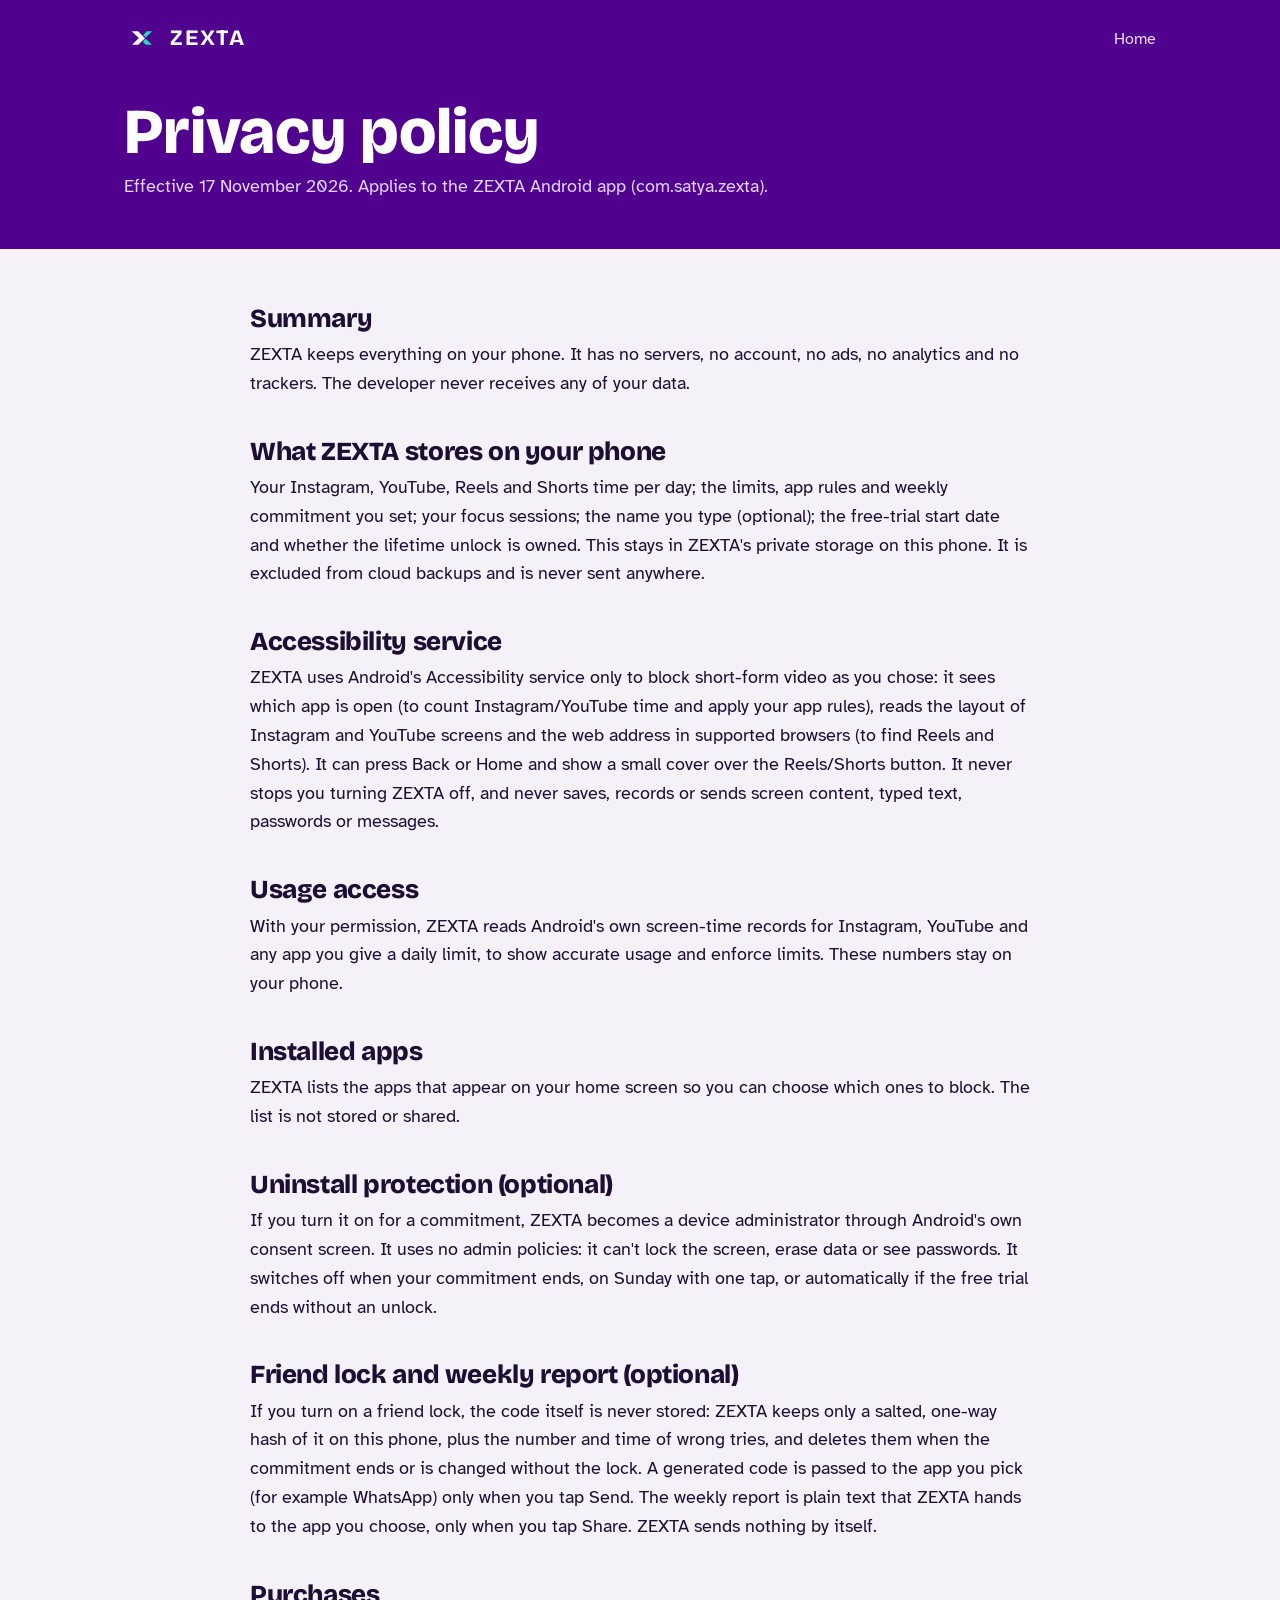
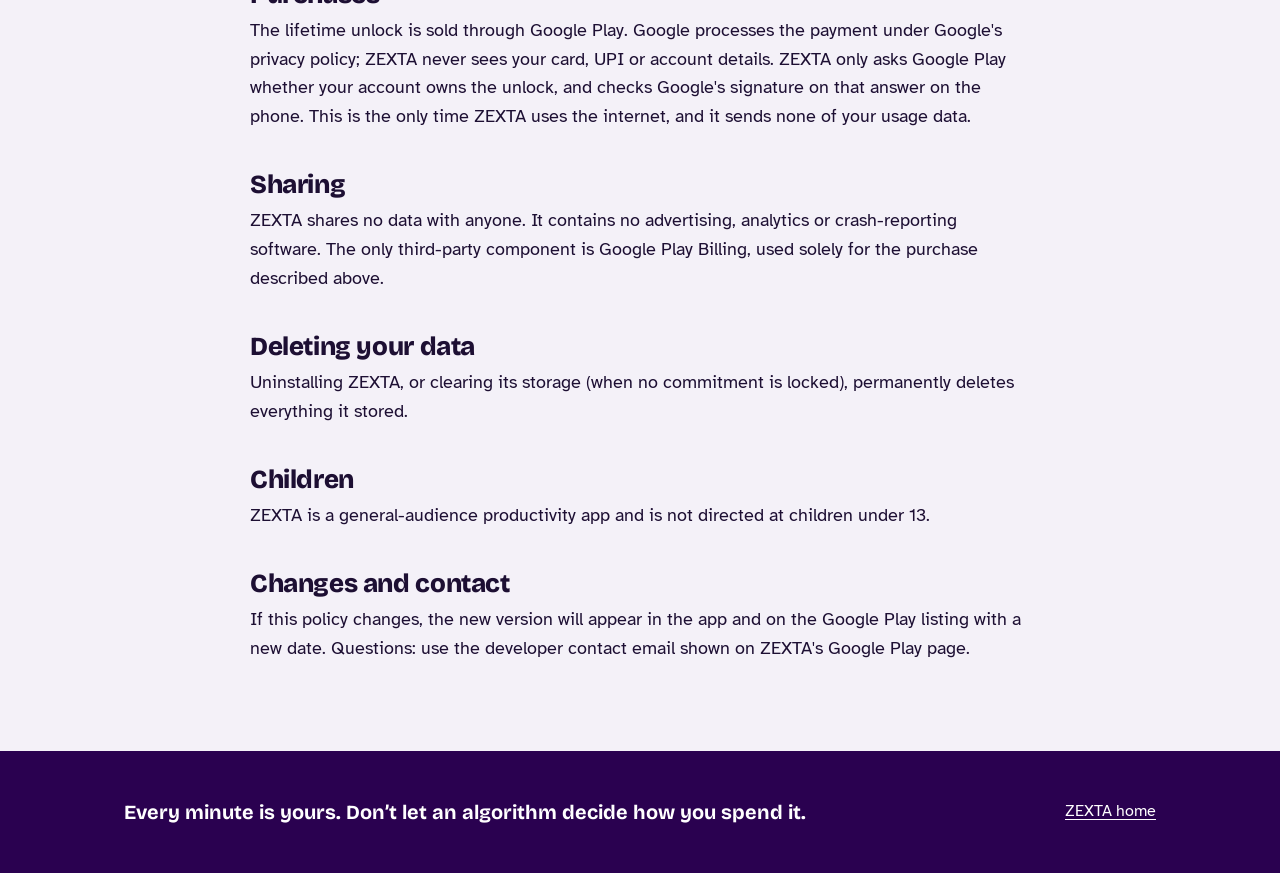
==== privacy.html @ 37465009 "Add files via upload" ====
<!DOCTYPE html>
<html lang="en">
<head>
<meta charset="utf-8">
<meta name="viewport" content="width=device-width, initial-scale=1">
<title>ZEXTA privacy policy</title>
<meta name="description" content="How ZEXTA handles your data: everything stays on your phone.">
<meta name="theme-color" content="#50028f">
<link rel="icon" href="logo.svg" type="image/svg+xml">
<link rel="preconnect" href="https://fonts.googleapis.com">
<link rel="preconnect" href="https://fonts.gstatic.com" crossorigin>
<link href="https://fonts.googleapis.com/css2?family=Atkinson+Hyperlegible:wght@400;700&family=Bricolage+Grotesque:opsz,wght@12..96,600;12..96,700;12..96,800&display=swap" rel="stylesheet">
<link rel="stylesheet" href="style.css">
</head>
<body>
<header class="policy-head">
  <div class="wrap">
    <div class="bar">
      <a class="brand" href="./"><img src="logo.svg" alt=""><span>ZEXTA</span></a>
      <nav aria-label="Main"><a href="./">Home</a></nav>
    </div>
    <h1>Privacy policy</h1>
    <p>Effective 17 November 2026. Applies to the ZEXTA Android app (com.satya.zexta).</p>
  </div>
</header>
<main>
  <article class="policy">
    <h2>Summary</h2>
    <p>ZEXTA keeps everything on your phone. It has no servers, no account, no ads, no analytics and no trackers. The developer never receives any of your data.</p>
    <h2>What ZEXTA stores on your phone</h2>
    <p>Your Instagram, YouTube, Reels and Shorts time per day; the limits, app rules and weekly commitment you set; your focus sessions; the name you type (optional); the free-trial start date and whether the lifetime unlock is owned. This stays in ZEXTA&#x27;s private storage on this phone. It is excluded from cloud backups and is never sent anywhere.</p>
    <h2>Accessibility service</h2>
    <p>ZEXTA uses Android&#x27;s Accessibility service only to block short-form video as you chose: it sees which app is open (to count Instagram/YouTube time and apply your app rules), reads the layout of Instagram and YouTube screens and the web address in supported browsers (to find Reels and Shorts). It can press Back or Home and show a small cover over the Reels/Shorts button. It never stops you turning ZEXTA off, and never saves, records or sends screen content, typed text, passwords or messages.</p>
    <h2>Usage access</h2>
    <p>With your permission, ZEXTA reads Android&#x27;s own screen-time records for Instagram, YouTube and any app you give a daily limit, to show accurate usage and enforce limits. These numbers stay on your phone.</p>
    <h2>Installed apps</h2>
    <p>ZEXTA lists the apps that appear on your home screen so you can choose which ones to block. The list is not stored or shared.</p>
    <h2>Uninstall protection (optional)</h2>
    <p>If you turn it on for a commitment, ZEXTA becomes a device administrator through Android&#x27;s own consent screen. It uses no admin policies: it can&#x27;t lock the screen, erase data or see passwords. It switches off when your commitment ends, on Sunday with one tap, or automatically if the free trial ends without an unlock.</p>
    <h2>Friend lock and weekly report (optional)</h2>
    <p>If you turn on a friend lock, the code itself is never stored: ZEXTA keeps only a salted, one-way hash of it on this phone, plus the number and time of wrong tries, and deletes them when the commitment ends or is changed without the lock. A generated code is passed to the app you pick (for example WhatsApp) only when you tap Send. The weekly report is plain text that ZEXTA hands to the app you choose, only when you tap Share. ZEXTA sends nothing by itself.</p>
    <h2>Purchases</h2>
    <p>The lifetime unlock is sold through Google Play. Google processes the payment under Google&#x27;s privacy policy; ZEXTA never sees your card, UPI or account details. ZEXTA only asks Google Play whether your account owns the unlock, and checks Google&#x27;s signature on that answer on the phone. This is the only time ZEXTA uses the internet, and it sends none of your usage data.</p>
    <h2>Sharing</h2>
    <p>ZEXTA shares no data with anyone. It contains no advertising, analytics or crash-reporting software. The only third-party component is Google Play Billing, used solely for the purchase described above.</p>
    <h2>Deleting your data</h2>
    <p>Uninstalling ZEXTA, or clearing its storage (when no commitment is locked), permanently deletes everything it stored.</p>
    <h2>Children</h2>
    <p>ZEXTA is a general-audience productivity app and is not directed at children under 13.</p>
    <h2>Changes and contact</h2>
    <p>If this policy changes, the new version will appear in the app and on the Google Play listing with a new date. Questions: use the developer contact email shown on ZEXTA&#x27;s Google Play page.</p>
  </article>
</main>
<footer>
  <div class="wrap">
    <span class="quote">Every minute is yours. Don’t let an algorithm decide how you spend it.</span>
    <a href="./">ZEXTA home</a>
  </div>
</footer>
</body>
</html>
---- style.css ----
/* ZEXTA website. Same look as the app: plum ink, cool paper, one yellow highlighter. */
:root {
  --plum: #50028f;
  --plum-deep: #2a0150;
  --night: #140b22;
  --marker: #ffdb4d;
  --good: #0a7158;
  --paper: #f4f1f8;
  --ink: #1d0f33;
  --muted: #574c6b;
  --line: #ddd5e8;
  --display: "Bricolage Grotesque", "Atkinson Hyperlegible", system-ui, sans-serif;
  --body: "Atkinson Hyperlegible", system-ui, -apple-system, "Segoe UI", sans-serif;
  --wrap: 1080px;
}

* { box-sizing: border-box; }
html { -webkit-text-size-adjust: 100%; scroll-behavior: smooth; }
body {
  margin: 0;
  font: 18px/1.6 var(--body);
  color: var(--ink);
  background: var(--paper);
}
img, svg { display: block; max-width: 100%; }
a { color: var(--plum); text-underline-offset: 3px; }
a:focus-visible, button:focus-visible, summary:focus-visible {
  outline: 3px solid var(--marker);
  outline-offset: 3px;
  border-radius: 6px;
}
.wrap { max-width: var(--wrap); margin: 0 auto; padding: 0 24px; }

/* ---------- top bar ---------- */
.bar {
  display: flex; align-items: center; justify-content: space-between;
  padding: 20px 0;
}
.brand { display: flex; align-items: center; gap: 10px; color: #fff; text-decoration: none; }
.brand img { width: 36px; height: 36px; }
.brand span { font: 700 22px/1 var(--display); letter-spacing: 0.08em; }
.bar nav a { color: #e9dcff; text-decoration: none; margin-left: 22px; font-size: 16px; }
.bar nav a:hover { color: #fff; text-decoration: underline; }

/* ---------- hero ---------- */
.hero {
  background: var(--plum);
  color: #fff;
  padding-bottom: 72px;
  overflow: hidden;
}
.hero-grid {
  display: grid;
  grid-template-columns: 1.15fr 0.85fr;
  gap: 48px;
  align-items: center;
  padding-top: 40px;
}
.hero h1 {
  font: 800 clamp(44px, 6.4vw, 82px)/0.98 var(--display);
  letter-spacing: -0.02em;
  margin: 0 0 24px;
  max-width: 14ch;
}
.hero h1 .line2 {
  display: block; color: var(--marker);
  font-size: 0.5em; line-height: 1.12; letter-spacing: -0.01em;
  margin-top: 16px; max-width: 18ch;
}
.hero p.lead { font-size: 21px; line-height: 1.55; color: #eadfff; max-width: 34em; margin: 0 0 32px; }
.cta-row { display: flex; flex-wrap: wrap; gap: 14px; align-items: center; }
.btn {
  display: inline-flex; align-items: center; gap: 10px;
  background: var(--marker); color: var(--ink);
  font: 700 18px/1 var(--body);
  padding: 16px 22px; border-radius: 14px; text-decoration: none;
}
.btn:hover { background: #ffe680; }
.cta-note { color: #d9c9f7; font-size: 16px; }

/* ---------- phone demo (the one moving thing) ---------- */
.phone {
  justify-self: center;
  width: 264px; height: 540px;
  border-radius: 40px;
  background: var(--night);
  border: 10px solid #0c0518;
  position: relative;
  overflow: hidden;
}
.feed { position: absolute; inset: 0 0 64px 0; overflow: hidden; }
.reel-track { animation: scroll 2.4s linear infinite; }
.reel {
  height: 238px; margin: 10px; border-radius: 18px;
  background: linear-gradient(160deg, #7a2bd0, #ff5ca8);
  position: relative;
}
.reel:nth-child(2n) { background: linear-gradient(160deg, #ff8a3d, #ffd166); }
.reel:nth-child(3n) { background: linear-gradient(160deg, #3dd6ff, #5a5cff); }
.reel::after {
  content: ""; position: absolute; left: 14px; bottom: 16px; width: 60%; height: 10px;
  border-radius: 6px; background: rgba(255, 255, 255, 0.55);
}
@keyframes scroll { from { transform: translateY(0); } to { transform: translateY(-258px); } }

.tabs {
  position: absolute; left: 0; right: 0; bottom: 0; height: 64px;
  display: grid; grid-template-columns: repeat(5, 1fr); align-items: center;
  background: #0c0518;
}
.tab { width: 22px; height: 22px; margin: 0 auto; border-radius: 6px; border: 2.5px solid #b9a8d9; }
.tab.reels { border-radius: 7px; position: relative; }
.cover {
  position: absolute; bottom: 9px; left: 50%; width: 46px; height: 46px; margin-left: -23px;
  border-radius: 14px; background: #2b2141;
  display: grid; place-items: center;
  transform: translateY(80px);
  transition: transform 0.5s cubic-bezier(0.2, 0.8, 0.2, 1);
}
.cover svg { width: 18px; height: 18px; }
.calm {
  position: absolute; inset: 0 0 64px 0;
  display: grid; place-items: center; text-align: center;
  padding: 24px; color: #fff;
  background: rgba(22, 10, 43, 0.92);
  opacity: 0; transition: opacity 0.6s ease 0.25s;
}
.calm strong { display: block; font: 700 22px/1.2 var(--display); margin-bottom: 8px; color: var(--marker); }
.calm span { font-size: 15px; color: #d7cbef; }
.phone.limited .reel-track { animation-play-state: paused; }
.phone.limited .cover { transform: translateY(0); }
.phone.limited .calm { opacity: 1; }

@media (prefers-reduced-motion: reduce) {
  .reel-track { animation: none; }
  .cover, .calm { transition: none; }
}

/* ---------- sections ---------- */
section { padding: 88px 0; }
section + section { border-top: 1px solid var(--line); }
h2 {
  font: 800 clamp(32px, 4.2vw, 48px)/1.05 var(--display);
  letter-spacing: -0.015em;
  margin: 0 0 18px;
  max-width: 20ch;
}
.intro { font-size: 20px; color: var(--muted); max-width: 36em; margin: 0 0 40px; }

.students { display: grid; grid-template-columns: 1fr 1fr; gap: 56px; align-items: start; }
.uses { list-style: none; margin: 0; padding: 0; }
.uses li { padding: 18px 0; border-bottom: 1px solid var(--line); }
.uses li:first-child { padding-top: 0; }
.uses b { display: block; font: 700 20px/1.3 var(--display); margin-bottom: 4px; }
.uses span { color: var(--muted); }

/* comparison */
.compare-wrap { overflow-x: auto; -webkit-overflow-scrolling: touch; }
table.compare { width: 100%; min-width: 720px; border-collapse: collapse; font-size: 16px; }
.compare th, .compare td { text-align: left; padding: 16px 14px; border-bottom: 1px solid var(--line); vertical-align: top; }
.compare thead th { font: 700 15px/1.3 var(--body); color: var(--muted); }
.compare tbody th { font: 700 18px/1.3 var(--display); width: 21%; }
.compare tr.us { background: #fff; }
.compare tr.us th { color: var(--plum); }
.yes { color: var(--good); font-weight: 700; }
.no { color: #a3324d; font-weight: 700; }
.compare small { display: block; color: var(--muted); font-size: 14px; }
.footnote { font-size: 14px; color: var(--muted); margin-top: 14px; }

/* privacy promise on dark */
.promise { background: var(--night); color: #fff; border-top: 0; }
.promise h2 { color: #fff; }
.promise .intro { color: #cbbfe6; }
.promise dl { display: grid; grid-template-columns: repeat(2, 1fr); gap: 28px 48px; margin: 0; }
.promise dt { font: 700 22px/1.25 var(--display); color: var(--marker); }
.promise dd { margin: 6px 0 0; color: #dcd2f1; }
.promise a { color: var(--marker); }

/* price */
.price { display: grid; grid-template-columns: 1fr 1fr; gap: 48px; align-items: center; }
.price-big { font: 800 clamp(56px, 8vw, 104px)/0.9 var(--display); color: var(--plum); letter-spacing: -0.03em; }
.price-big small { display: block; font: 600 20px/1.4 var(--body); color: var(--muted); letter-spacing: 0; margin-top: 12px; }
.price ol { margin: 0; padding-left: 22px; }
.price li { margin-bottom: 12px; }

/* faq */
details { border-bottom: 1px solid var(--line); padding: 18px 0; max-width: 46em; }
summary { cursor: pointer; font: 700 19px/1.35 var(--display); list-style: none; display: flex; justify-content: space-between; gap: 16px; }
summary::-webkit-details-marker { display: none; }
summary::after { content: "+"; color: var(--plum); font-size: 24px; line-height: 1; }
details[open] summary::after { content: "\2212"; }
details p { margin: 10px 0 0; color: var(--muted); }

/* footer */
footer { background: var(--plum-deep); color: #d9c9f7; padding: 48px 0; font-size: 16px; }
footer .wrap { display: flex; flex-wrap: wrap; gap: 16px 32px; justify-content: space-between; align-items: center; }
footer a { color: #fff; }
footer .quote { font: 700 20px/1.3 var(--display); color: #fff; }

/* policy page */
.policy-head { background: var(--plum); color: #fff; padding-bottom: 48px; }
.policy-head h1 { font: 800 clamp(40px, 6vw, 64px)/1 var(--display); margin: 24px 0 8px; }
.policy-head p { color: #e2d4ff; margin: 0; }
.policy { max-width: 46em; padding: 56px 24px 88px; margin: 0 auto; }
.policy h2 { font-size: 26px; margin: 40px 0 8px; max-width: none; }
.policy h2:first-child { margin-top: 0; }
.policy p { margin: 0; }

@media (max-width: 860px) {
  .hero-grid, .students, .price { grid-template-columns: 1fr; }
  .phone { margin-top: 8px; }
  .promise dl { grid-template-columns: 1fr; }
  .bar nav a:not(:last-child) { display: none; }
  section { padding: 64px 0; }
}
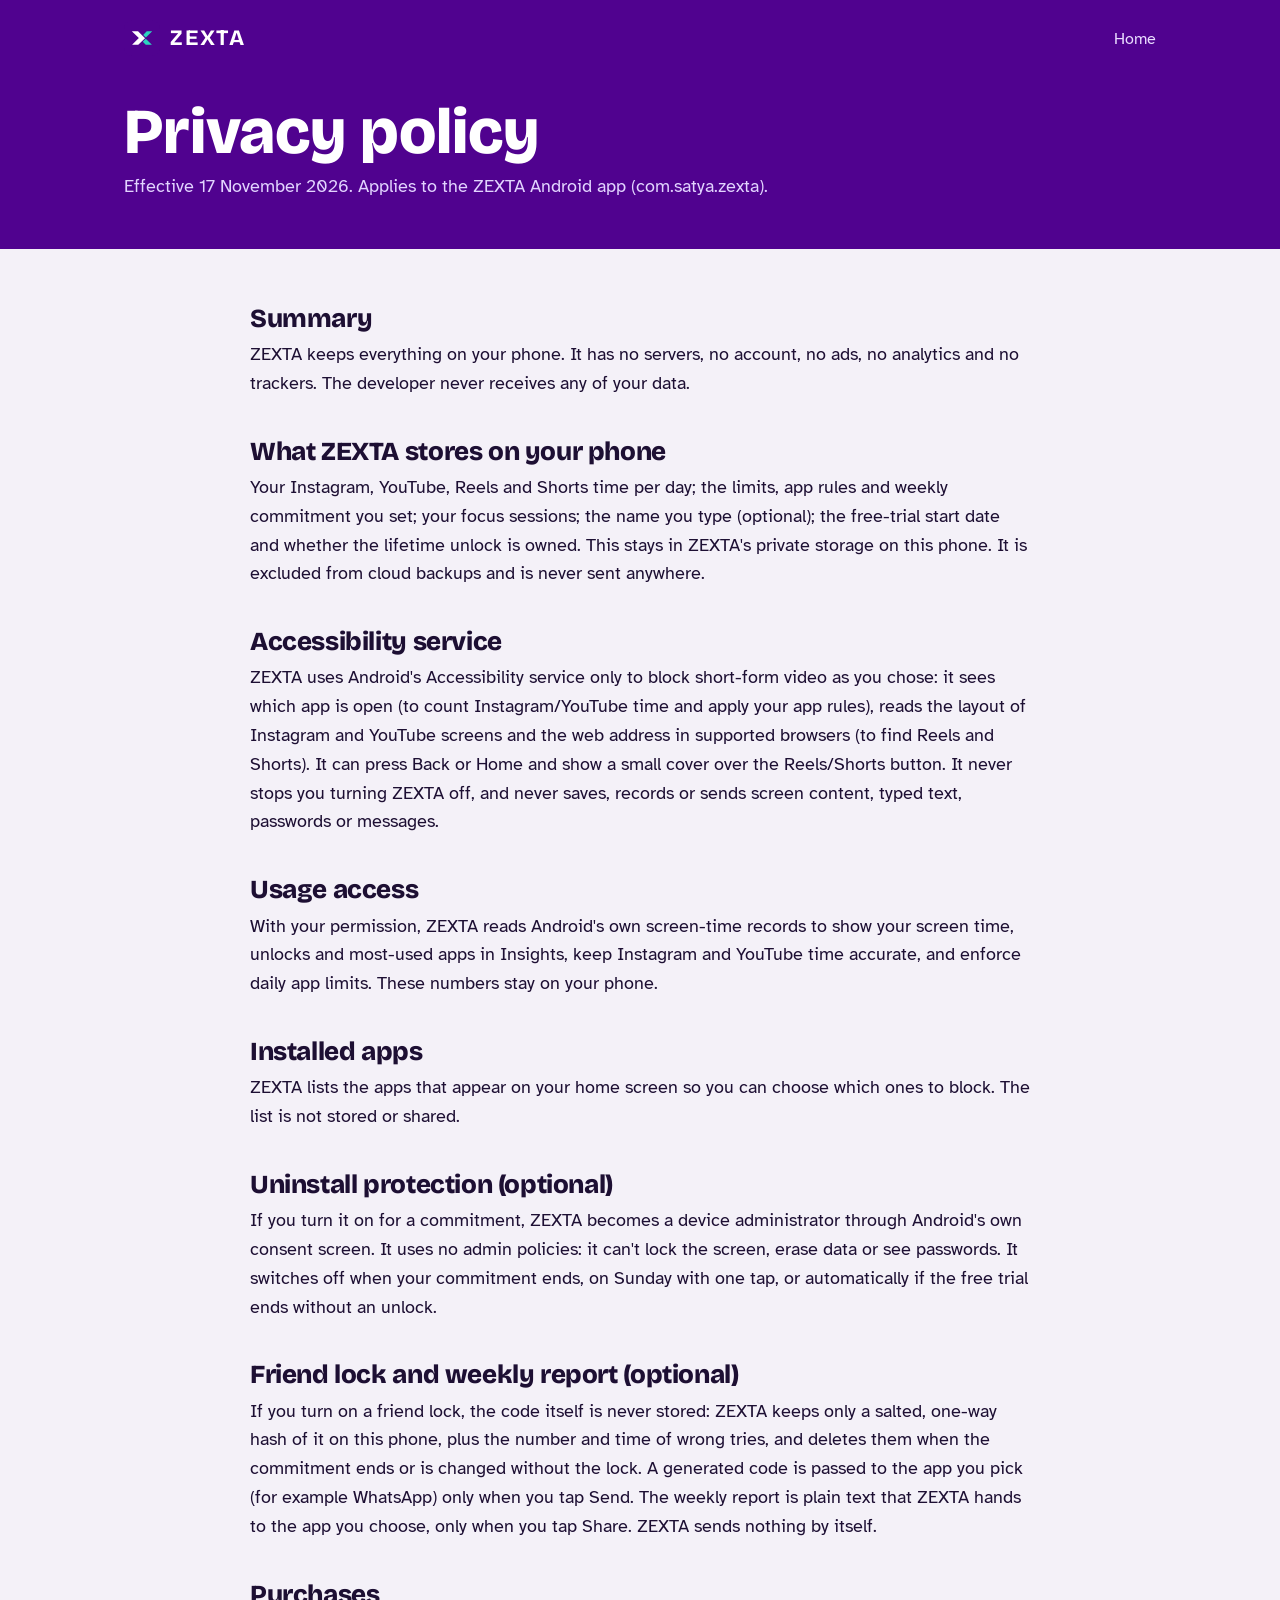
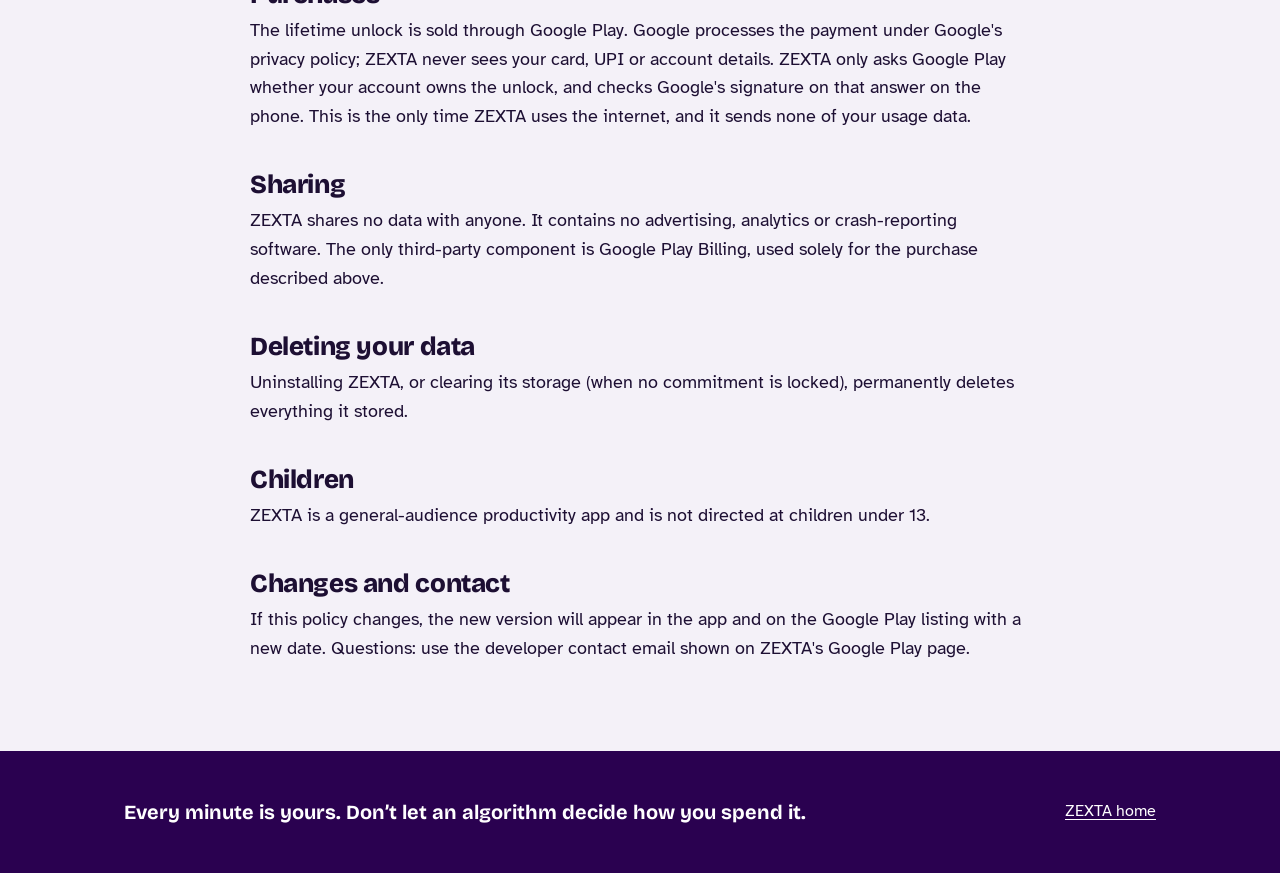
==== commit a3a633fb: "Add files via upload" ====
--- a/privacy.html
+++ b/privacy.html
@@ -32,7 +32,7 @@
     <h2>Accessibility service</h2>
     <p>ZEXTA uses Android&#x27;s Accessibility service only to block short-form video as you chose: it sees which app is open (to count Instagram/YouTube time and apply your app rules), reads the layout of Instagram and YouTube screens and the web address in supported browsers (to find Reels and Shorts). It can press Back or Home and show a small cover over the Reels/Shorts button. It never stops you turning ZEXTA off, and never saves, records or sends screen content, typed text, passwords or messages.</p>
     <h2>Usage access</h2>
-    <p>With your permission, ZEXTA reads Android&#x27;s own screen-time records for Instagram, YouTube and any app you give a daily limit, to show accurate usage and enforce limits. These numbers stay on your phone.</p>
+    <p>With your permission, ZEXTA reads Android&#x27;s own screen-time records to show your screen time, unlocks and most-used apps in Insights, keep Instagram and YouTube time accurate, and enforce daily app limits. These numbers stay on your phone.</p>
     <h2>Installed apps</h2>
     <p>ZEXTA lists the apps that appear on your home screen so you can choose which ones to block. The list is not stored or shared.</p>
     <h2>Uninstall protection (optional)</h2>
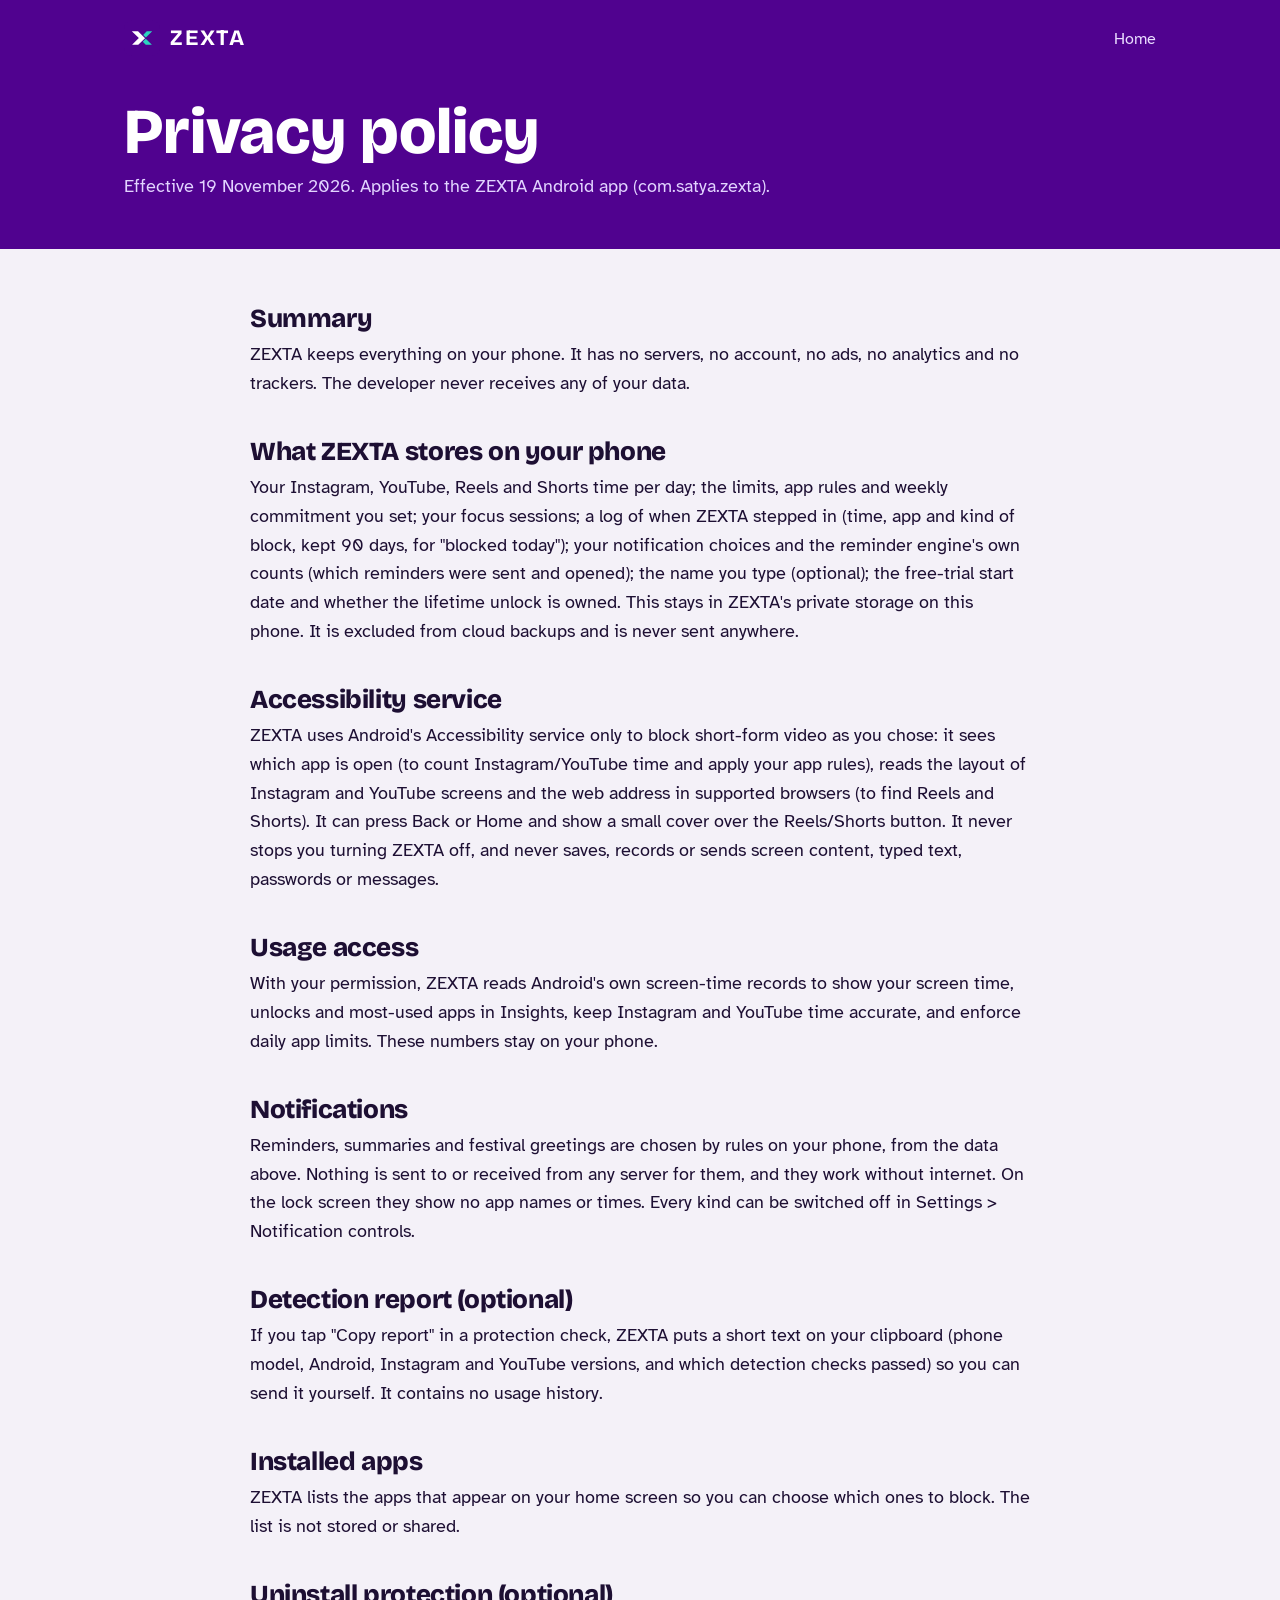
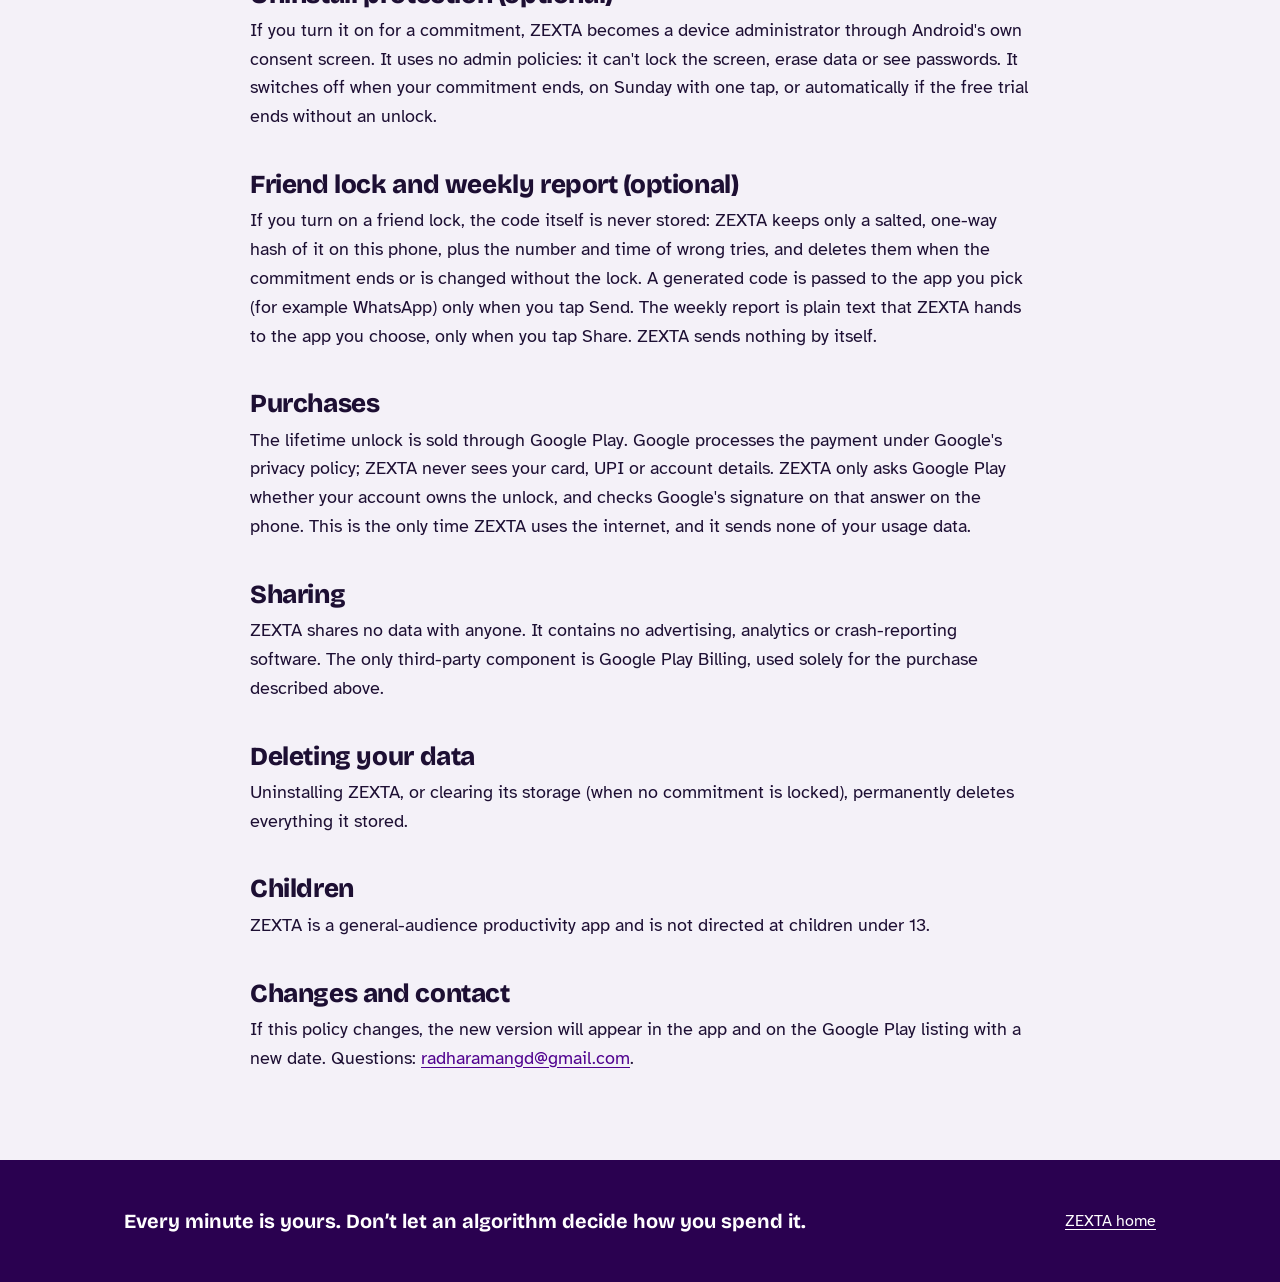
==== commit df56d889: "Privacy policy: notifications, block log, detection report, contact email" ====
--- a/privacy.html
+++ b/privacy.html
@@ -20,7 +20,7 @@
       <nav aria-label="Main"><a href="./">Home</a></nav>
     </div>
     <h1>Privacy policy</h1>
-    <p>Effective 17 November 2026. Applies to the ZEXTA Android app (com.satya.zexta).</p>
+    <p>Effective 19 November 2026. Applies to the ZEXTA Android app (com.satya.zexta).</p>
   </div>
 </header>
 <main>
@@ -28,11 +28,15 @@
     <h2>Summary</h2>
     <p>ZEXTA keeps everything on your phone. It has no servers, no account, no ads, no analytics and no trackers. The developer never receives any of your data.</p>
     <h2>What ZEXTA stores on your phone</h2>
-    <p>Your Instagram, YouTube, Reels and Shorts time per day; the limits, app rules and weekly commitment you set; your focus sessions; the name you type (optional); the free-trial start date and whether the lifetime unlock is owned. This stays in ZEXTA&#x27;s private storage on this phone. It is excluded from cloud backups and is never sent anywhere.</p>
+    <p>Your Instagram, YouTube, Reels and Shorts time per day; the limits, app rules and weekly commitment you set; your focus sessions; a log of when ZEXTA stepped in (time, app and kind of block, kept 90 days, for &quot;blocked today&quot;); your notification choices and the reminder engine&#x27;s own counts (which reminders were sent and opened); the name you type (optional); the free-trial start date and whether the lifetime unlock is owned. This stays in ZEXTA&#x27;s private storage on this phone. It is excluded from cloud backups and is never sent anywhere.</p>
     <h2>Accessibility service</h2>
     <p>ZEXTA uses Android&#x27;s Accessibility service only to block short-form video as you chose: it sees which app is open (to count Instagram/YouTube time and apply your app rules), reads the layout of Instagram and YouTube screens and the web address in supported browsers (to find Reels and Shorts). It can press Back or Home and show a small cover over the Reels/Shorts button. It never stops you turning ZEXTA off, and never saves, records or sends screen content, typed text, passwords or messages.</p>
     <h2>Usage access</h2>
     <p>With your permission, ZEXTA reads Android&#x27;s own screen-time records to show your screen time, unlocks and most-used apps in Insights, keep Instagram and YouTube time accurate, and enforce daily app limits. These numbers stay on your phone.</p>
+    <h2>Notifications</h2>
+    <p>Reminders, summaries and festival greetings are chosen by rules on your phone, from the data above. Nothing is sent to or received from any server for them, and they work without internet. On the lock screen they show no app names or times. Every kind can be switched off in Settings &gt; Notification controls.</p>
+    <h2>Detection report (optional)</h2>
+    <p>If you tap &quot;Copy report&quot; in a protection check, ZEXTA puts a short text on your clipboard (phone model, Android, Instagram and YouTube versions, and which detection checks passed) so you can send it yourself. It contains no usage history.</p>
     <h2>Installed apps</h2>
     <p>ZEXTA lists the apps that appear on your home screen so you can choose which ones to block. The list is not stored or shared.</p>
     <h2>Uninstall protection (optional)</h2>
@@ -48,7 +52,7 @@
     <h2>Children</h2>
     <p>ZEXTA is a general-audience productivity app and is not directed at children under 13.</p>
     <h2>Changes and contact</h2>
-    <p>If this policy changes, the new version will appear in the app and on the Google Play listing with a new date. Questions: use the developer contact email shown on ZEXTA&#x27;s Google Play page.</p>
+    <p>If this policy changes, the new version will appear in the app and on the Google Play listing with a new date. Questions: <a href="mailto:radharamangd@gmail.com">radharamangd@gmail.com</a>.</p>
   </article>
 </main>
 <footer>
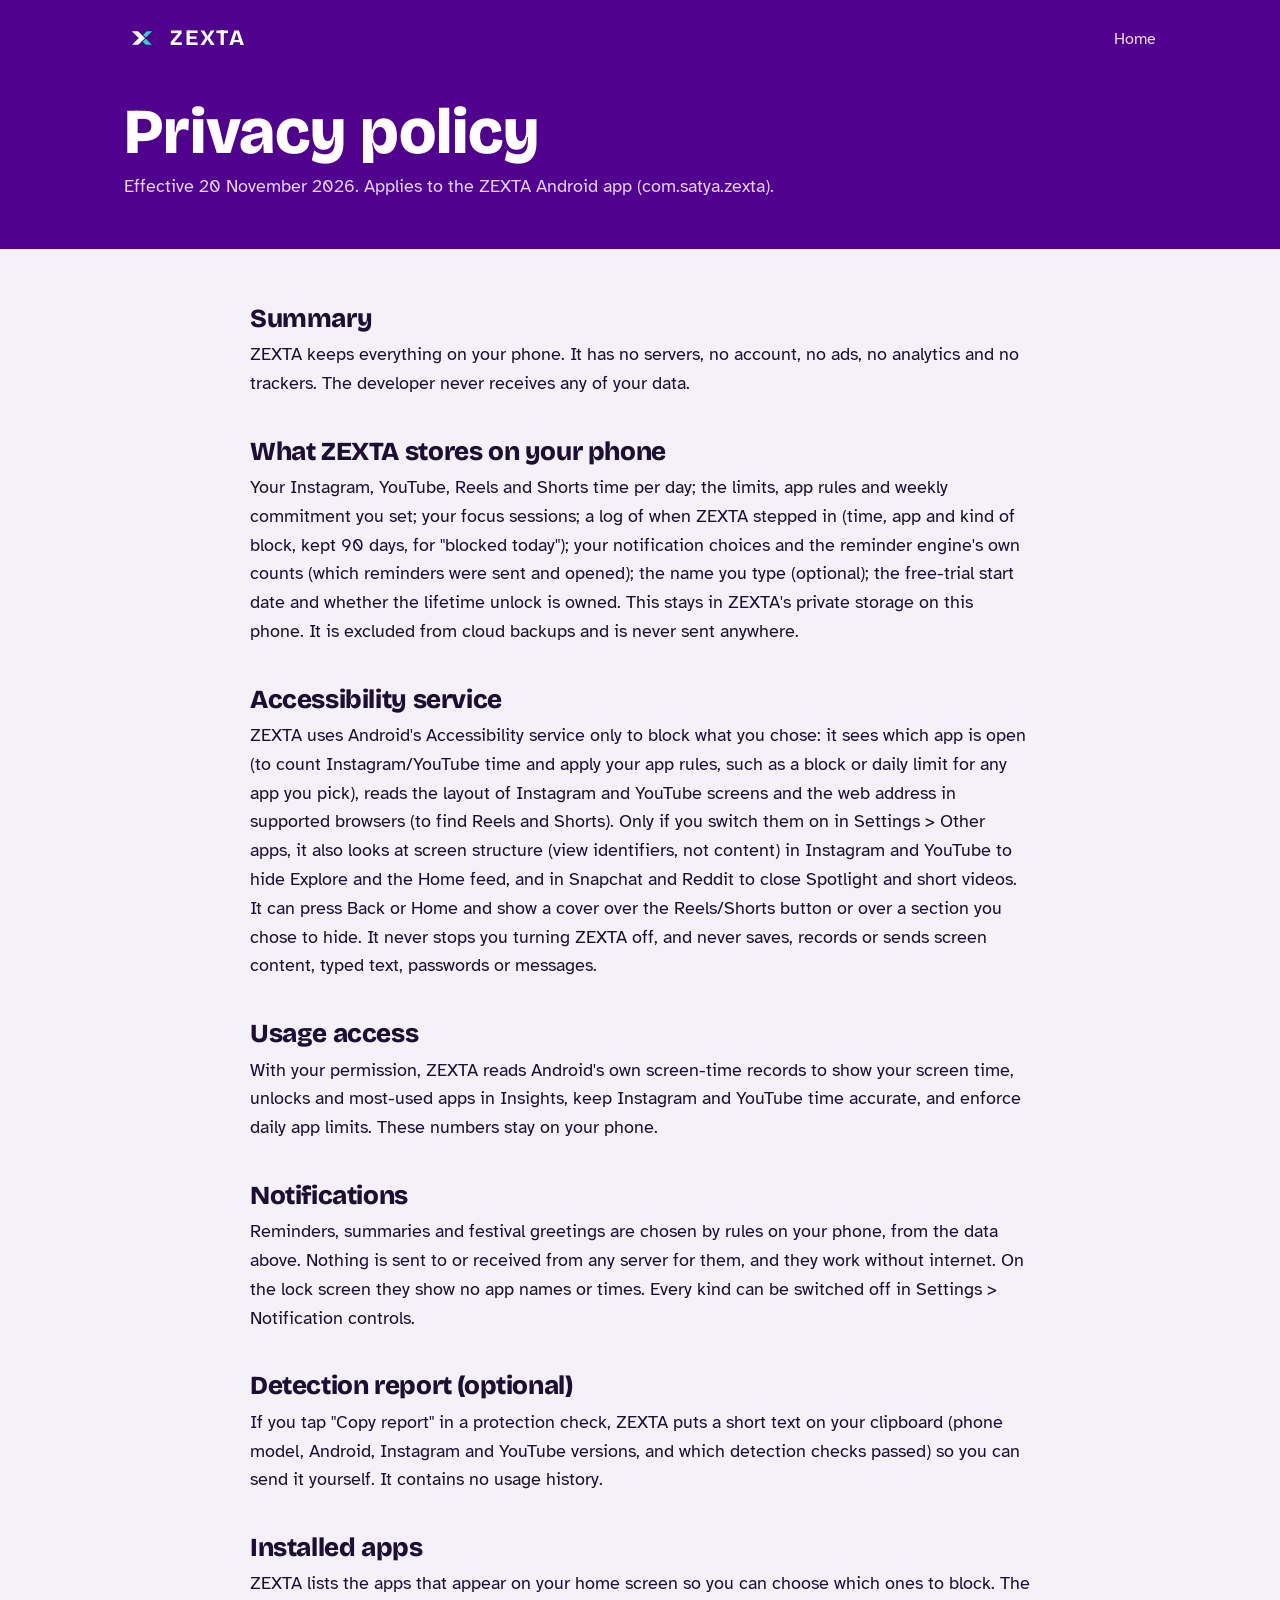
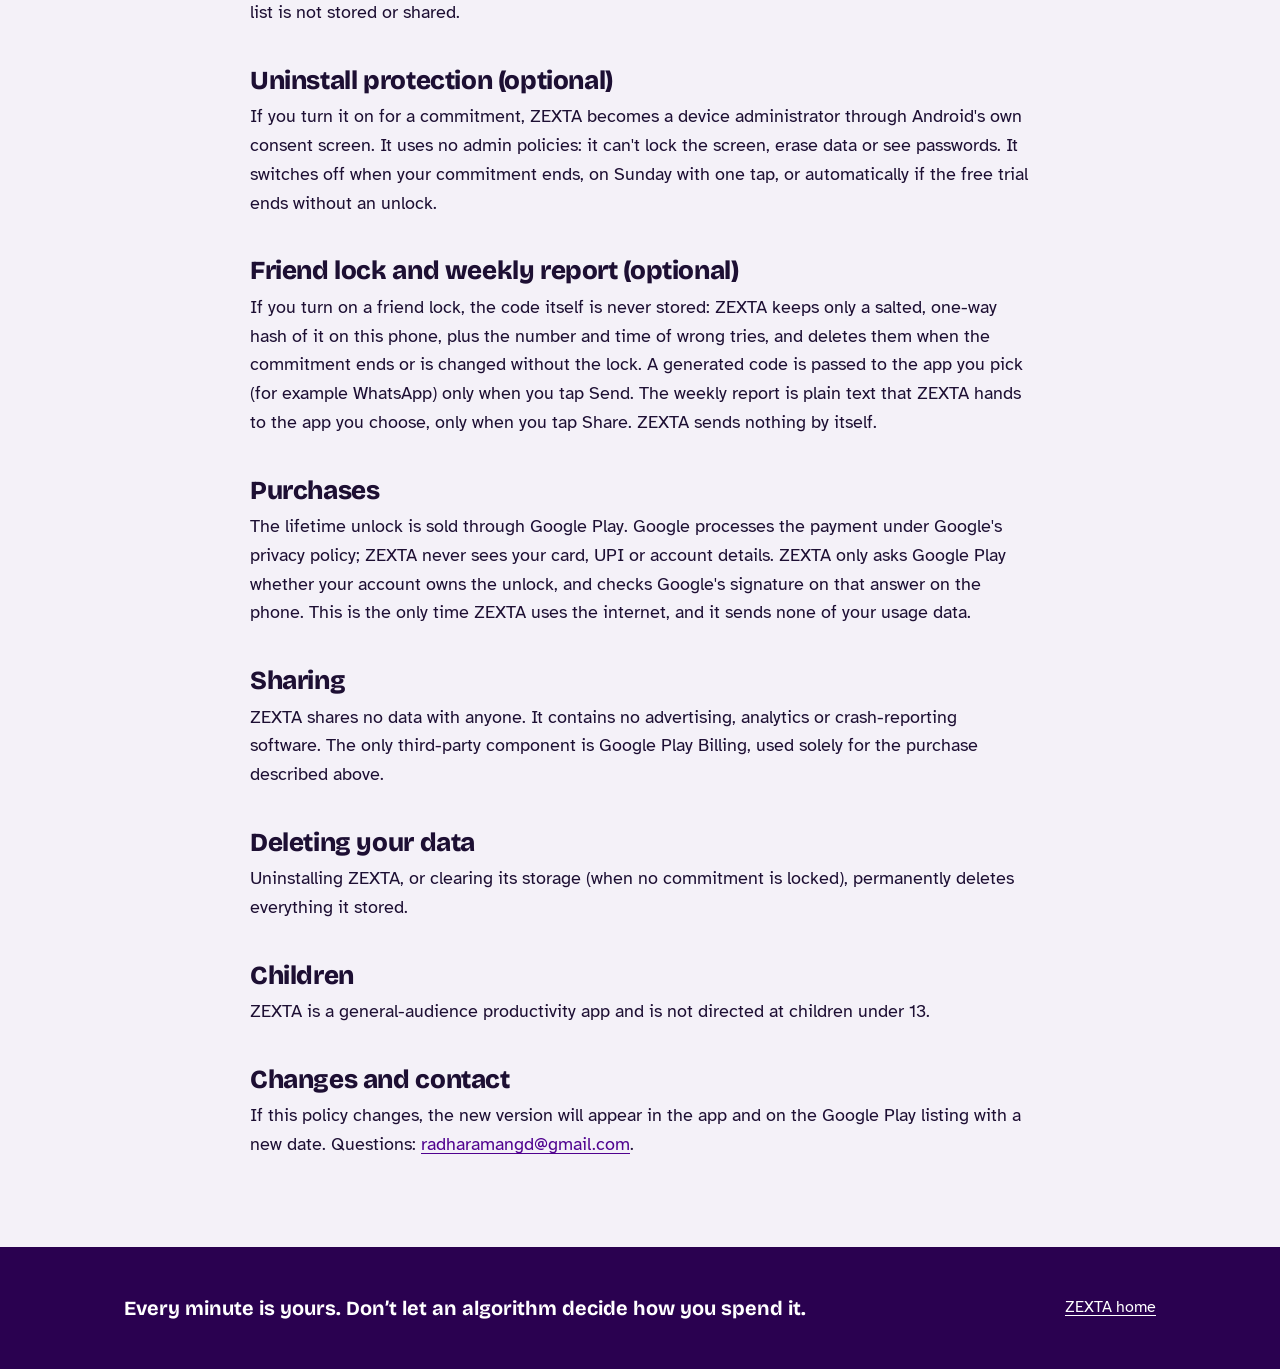
==== commit 923d7966: "Privacy policy and FAQ: optional Other apps (Explore, Home feed, Snapchat, Reddit)" ====
--- a/privacy.html
+++ b/privacy.html
@@ -20,7 +20,7 @@
       <nav aria-label="Main"><a href="./">Home</a></nav>
     </div>
     <h1>Privacy policy</h1>
-    <p>Effective 19 November 2026. Applies to the ZEXTA Android app (com.satya.zexta).</p>
+    <p>Effective 20 November 2026. Applies to the ZEXTA Android app (com.satya.zexta).</p>
   </div>
 </header>
 <main>
@@ -30,7 +30,7 @@
     <h2>What ZEXTA stores on your phone</h2>
     <p>Your Instagram, YouTube, Reels and Shorts time per day; the limits, app rules and weekly commitment you set; your focus sessions; a log of when ZEXTA stepped in (time, app and kind of block, kept 90 days, for &quot;blocked today&quot;); your notification choices and the reminder engine&#x27;s own counts (which reminders were sent and opened); the name you type (optional); the free-trial start date and whether the lifetime unlock is owned. This stays in ZEXTA&#x27;s private storage on this phone. It is excluded from cloud backups and is never sent anywhere.</p>
     <h2>Accessibility service</h2>
-    <p>ZEXTA uses Android&#x27;s Accessibility service only to block short-form video as you chose: it sees which app is open (to count Instagram/YouTube time and apply your app rules), reads the layout of Instagram and YouTube screens and the web address in supported browsers (to find Reels and Shorts). It can press Back or Home and show a small cover over the Reels/Shorts button. It never stops you turning ZEXTA off, and never saves, records or sends screen content, typed text, passwords or messages.</p>
+    <p>ZEXTA uses Android&#x27;s Accessibility service only to block what you chose: it sees which app is open (to count Instagram/YouTube time and apply your app rules, such as a block or daily limit for any app you pick), reads the layout of Instagram and YouTube screens and the web address in supported browsers (to find Reels and Shorts). Only if you switch them on in Settings &gt; Other apps, it also looks at screen structure (view identifiers, not content) in Instagram and YouTube to hide Explore and the Home feed, and in Snapchat and Reddit to close Spotlight and short videos. It can press Back or Home and show a cover over the Reels/Shorts button or over a section you chose to hide. It never stops you turning ZEXTA off, and never saves, records or sends screen content, typed text, passwords or messages.</p>
     <h2>Usage access</h2>
     <p>With your permission, ZEXTA reads Android&#x27;s own screen-time records to show your screen time, unlocks and most-used apps in Insights, keep Instagram and YouTube time accurate, and enforce daily app limits. These numbers stay on your phone.</p>
     <h2>Notifications</h2>
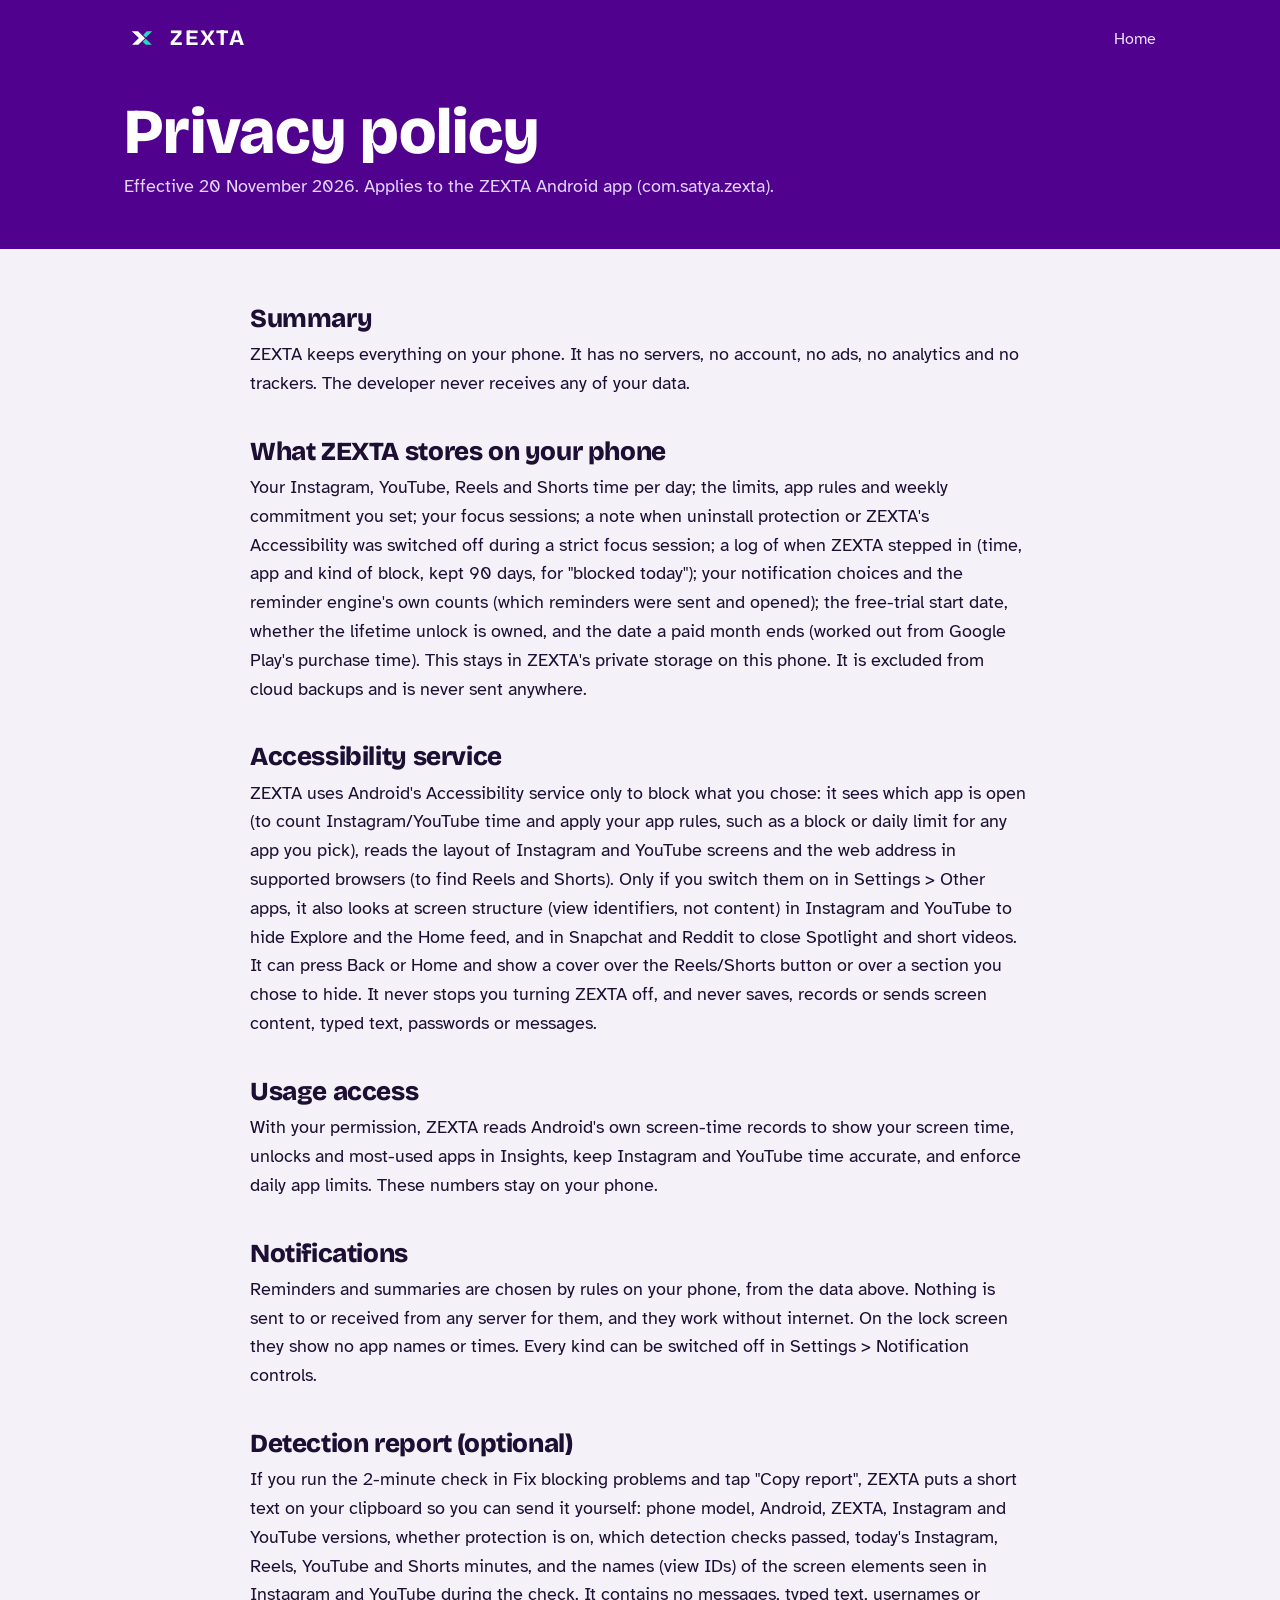
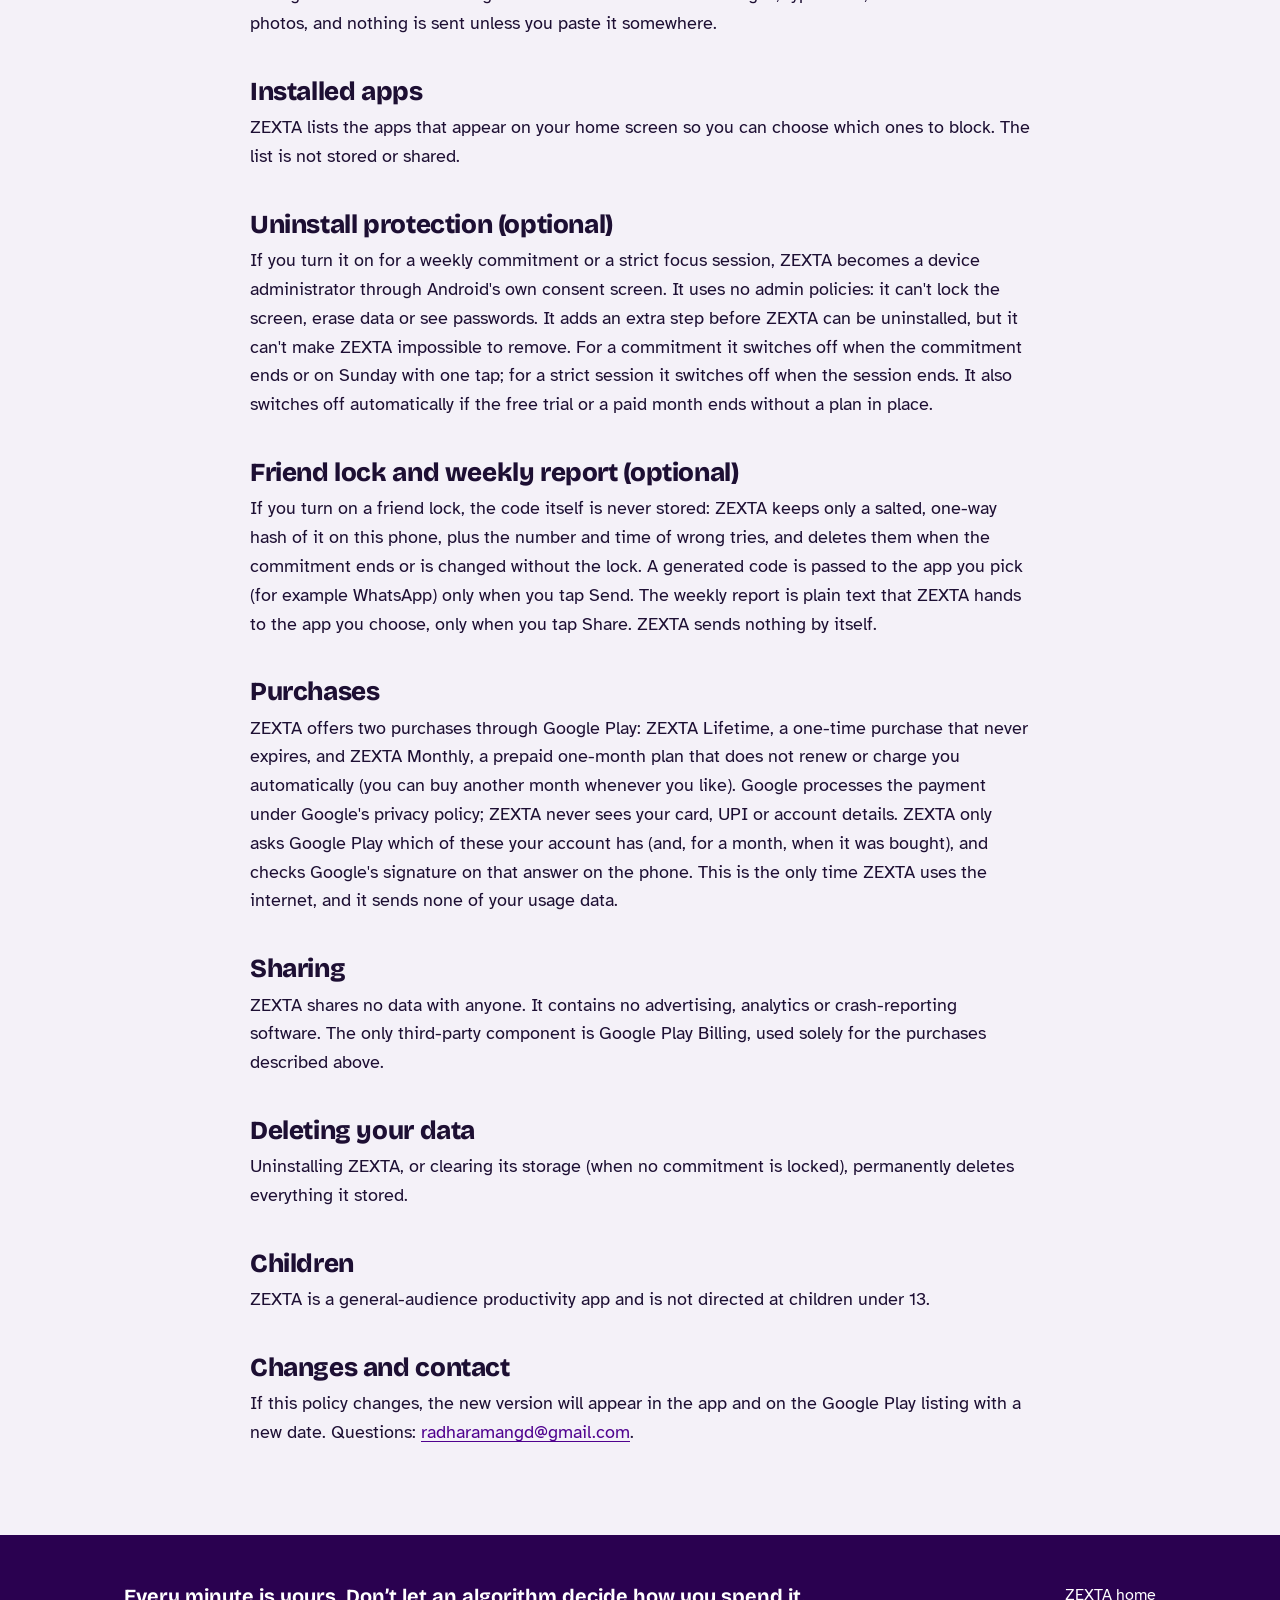
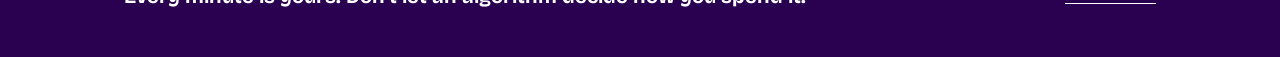
==== commit e2c8fdd2: "New plans (monthly + lifetime), strict-session uninstall protection, privacy policy update" ====
--- a/privacy.html
+++ b/privacy.html
@@ -28,25 +28,25 @@
     <h2>Summary</h2>
     <p>ZEXTA keeps everything on your phone. It has no servers, no account, no ads, no analytics and no trackers. The developer never receives any of your data.</p>
     <h2>What ZEXTA stores on your phone</h2>
-    <p>Your Instagram, YouTube, Reels and Shorts time per day; the limits, app rules and weekly commitment you set; your focus sessions; a log of when ZEXTA stepped in (time, app and kind of block, kept 90 days, for &quot;blocked today&quot;); your notification choices and the reminder engine&#x27;s own counts (which reminders were sent and opened); the name you type (optional); the free-trial start date and whether the lifetime unlock is owned. This stays in ZEXTA&#x27;s private storage on this phone. It is excluded from cloud backups and is never sent anywhere.</p>
+    <p>Your Instagram, YouTube, Reels and Shorts time per day; the limits, app rules and weekly commitment you set; your focus sessions; a note when uninstall protection or ZEXTA&#x27;s Accessibility was switched off during a strict focus session; a log of when ZEXTA stepped in (time, app and kind of block, kept 90 days, for &quot;blocked today&quot;); your notification choices and the reminder engine&#x27;s own counts (which reminders were sent and opened); the free-trial start date, whether the lifetime unlock is owned, and the date a paid month ends (worked out from Google Play&#x27;s purchase time). This stays in ZEXTA&#x27;s private storage on this phone. It is excluded from cloud backups and is never sent anywhere.</p>
     <h2>Accessibility service</h2>
     <p>ZEXTA uses Android&#x27;s Accessibility service only to block what you chose: it sees which app is open (to count Instagram/YouTube time and apply your app rules, such as a block or daily limit for any app you pick), reads the layout of Instagram and YouTube screens and the web address in supported browsers (to find Reels and Shorts). Only if you switch them on in Settings &gt; Other apps, it also looks at screen structure (view identifiers, not content) in Instagram and YouTube to hide Explore and the Home feed, and in Snapchat and Reddit to close Spotlight and short videos. It can press Back or Home and show a cover over the Reels/Shorts button or over a section you chose to hide. It never stops you turning ZEXTA off, and never saves, records or sends screen content, typed text, passwords or messages.</p>
     <h2>Usage access</h2>
     <p>With your permission, ZEXTA reads Android&#x27;s own screen-time records to show your screen time, unlocks and most-used apps in Insights, keep Instagram and YouTube time accurate, and enforce daily app limits. These numbers stay on your phone.</p>
     <h2>Notifications</h2>
-    <p>Reminders, summaries and festival greetings are chosen by rules on your phone, from the data above. Nothing is sent to or received from any server for them, and they work without internet. On the lock screen they show no app names or times. Every kind can be switched off in Settings &gt; Notification controls.</p>
+    <p>Reminders and summaries are chosen by rules on your phone, from the data above. Nothing is sent to or received from any server for them, and they work without internet. On the lock screen they show no app names or times. Every kind can be switched off in Settings &gt; Notification controls.</p>
     <h2>Detection report (optional)</h2>
-    <p>If you tap &quot;Copy report&quot; in a protection check, ZEXTA puts a short text on your clipboard (phone model, Android, Instagram and YouTube versions, and which detection checks passed) so you can send it yourself. It contains no usage history.</p>
+    <p>If you run the 2-minute check in Fix blocking problems and tap &quot;Copy report&quot;, ZEXTA puts a short text on your clipboard so you can send it yourself: phone model, Android, ZEXTA, Instagram and YouTube versions, whether protection is on, which detection checks passed, today&#x27;s Instagram, Reels, YouTube and Shorts minutes, and the names (view IDs) of the screen elements seen in Instagram and YouTube during the check. It contains no messages, typed text, usernames or photos, and nothing is sent unless you paste it somewhere.</p>
     <h2>Installed apps</h2>
     <p>ZEXTA lists the apps that appear on your home screen so you can choose which ones to block. The list is not stored or shared.</p>
     <h2>Uninstall protection (optional)</h2>
-    <p>If you turn it on for a commitment, ZEXTA becomes a device administrator through Android&#x27;s own consent screen. It uses no admin policies: it can&#x27;t lock the screen, erase data or see passwords. It switches off when your commitment ends, on Sunday with one tap, or automatically if the free trial ends without an unlock.</p>
+    <p>If you turn it on for a weekly commitment or a strict focus session, ZEXTA becomes a device administrator through Android&#x27;s own consent screen. It uses no admin policies: it can&#x27;t lock the screen, erase data or see passwords. It adds an extra step before ZEXTA can be uninstalled, but it can&#x27;t make ZEXTA impossible to remove. For a commitment it switches off when the commitment ends or on Sunday with one tap; for a strict session it switches off when the session ends. It also switches off automatically if the free trial or a paid month ends without a plan in place.</p>
     <h2>Friend lock and weekly report (optional)</h2>
     <p>If you turn on a friend lock, the code itself is never stored: ZEXTA keeps only a salted, one-way hash of it on this phone, plus the number and time of wrong tries, and deletes them when the commitment ends or is changed without the lock. A generated code is passed to the app you pick (for example WhatsApp) only when you tap Send. The weekly report is plain text that ZEXTA hands to the app you choose, only when you tap Share. ZEXTA sends nothing by itself.</p>
     <h2>Purchases</h2>
-    <p>The lifetime unlock is sold through Google Play. Google processes the payment under Google&#x27;s privacy policy; ZEXTA never sees your card, UPI or account details. ZEXTA only asks Google Play whether your account owns the unlock, and checks Google&#x27;s signature on that answer on the phone. This is the only time ZEXTA uses the internet, and it sends none of your usage data.</p>
+    <p>ZEXTA offers two purchases through Google Play: ZEXTA Lifetime, a one-time purchase that never expires, and ZEXTA Monthly, a prepaid one-month plan that does not renew or charge you automatically (you can buy another month whenever you like). Google processes the payment under Google&#x27;s privacy policy; ZEXTA never sees your card, UPI or account details. ZEXTA only asks Google Play which of these your account has (and, for a month, when it was bought), and checks Google&#x27;s signature on that answer on the phone. This is the only time ZEXTA uses the internet, and it sends none of your usage data.</p>
     <h2>Sharing</h2>
-    <p>ZEXTA shares no data with anyone. It contains no advertising, analytics or crash-reporting software. The only third-party component is Google Play Billing, used solely for the purchase described above.</p>
+    <p>ZEXTA shares no data with anyone. It contains no advertising, analytics or crash-reporting software. The only third-party component is Google Play Billing, used solely for the purchases described above.</p>
     <h2>Deleting your data</h2>
     <p>Uninstalling ZEXTA, or clearing its storage (when no commitment is locked), permanently deletes everything it stored.</p>
     <h2>Children</h2>
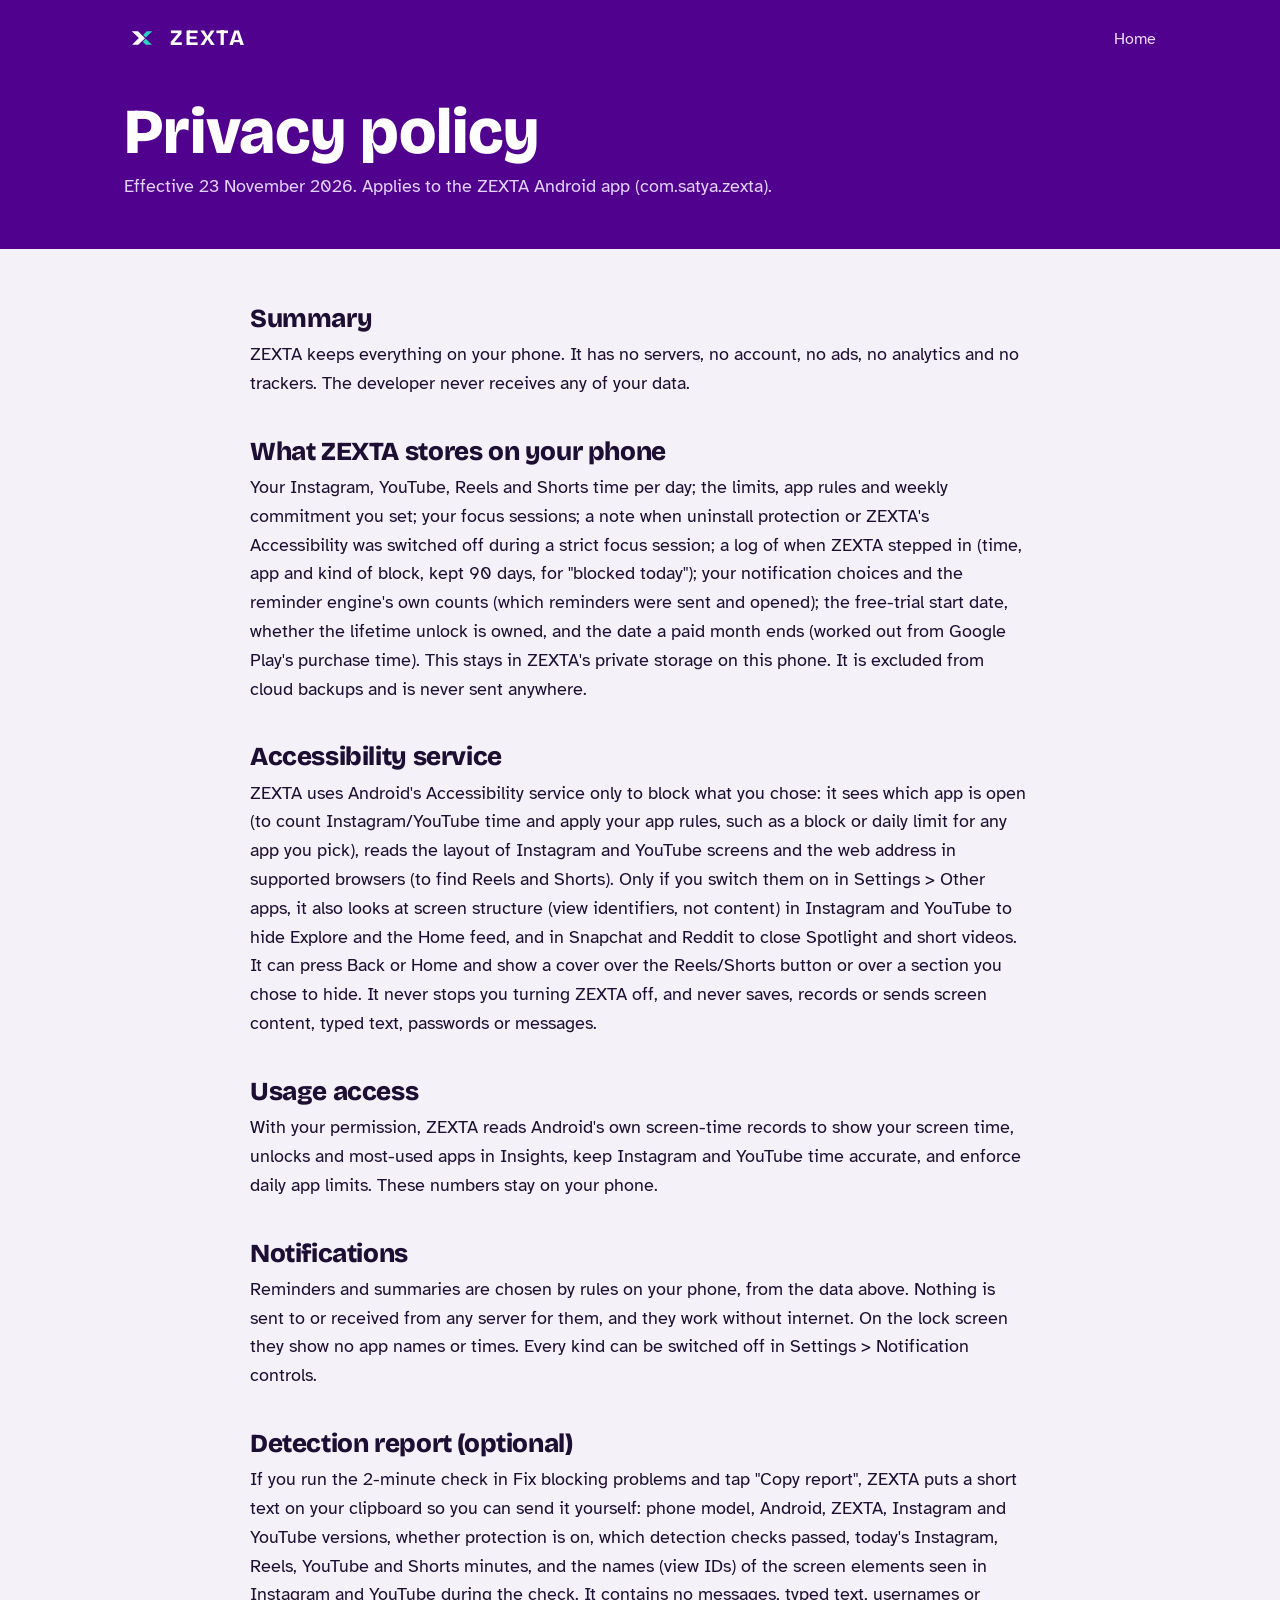
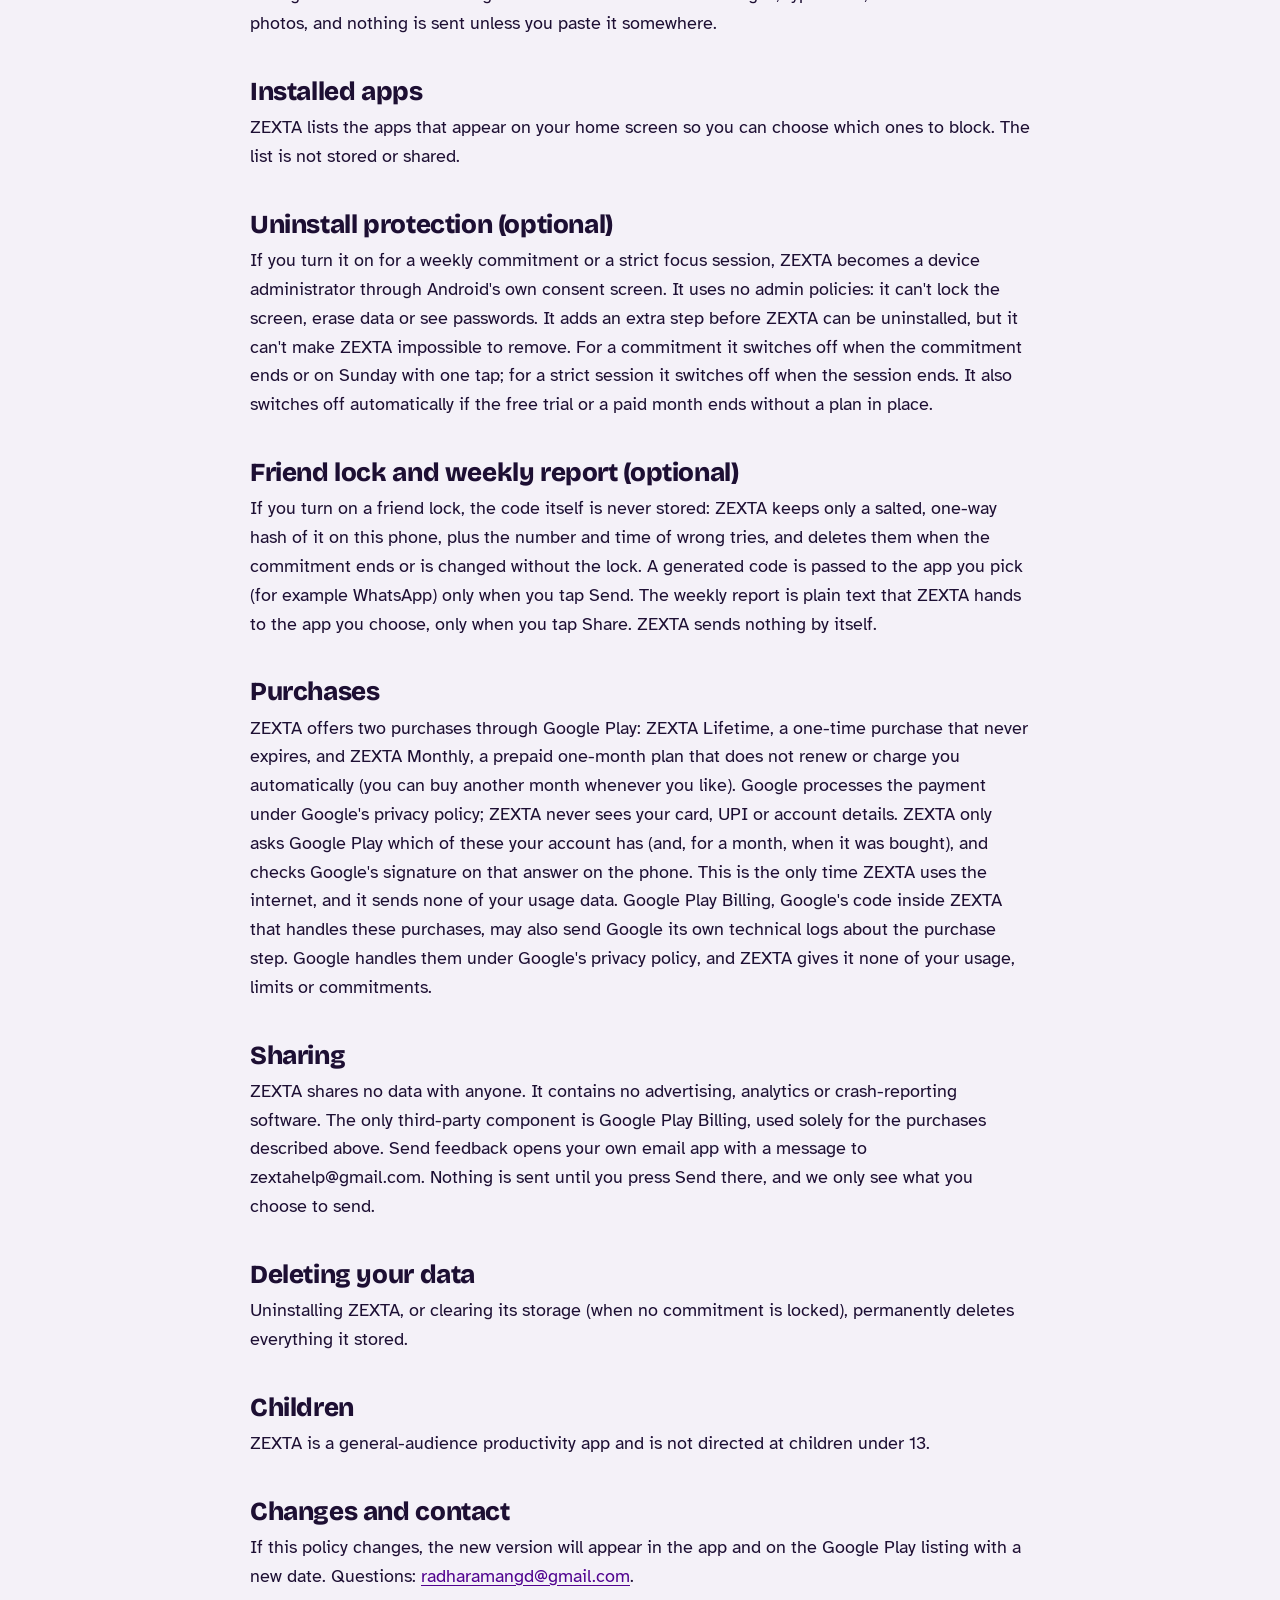
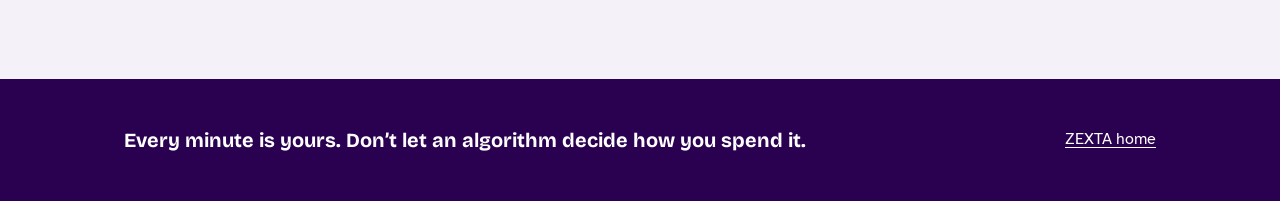
==== commit 57aa8de7: "Privacy policy (23 Nov 2026): Play Billing's own technical logs; Send feedback goes from the user's " ====
--- a/privacy.html
+++ b/privacy.html
@@ -20,7 +20,7 @@
       <nav aria-label="Main"><a href="./">Home</a></nav>
     </div>
     <h1>Privacy policy</h1>
-    <p>Effective 20 November 2026. Applies to the ZEXTA Android app (com.satya.zexta).</p>
+    <p>Effective 23 November 2026. Applies to the ZEXTA Android app (com.satya.zexta).</p>
   </div>
 </header>
 <main>
@@ -44,9 +44,9 @@
     <h2>Friend lock and weekly report (optional)</h2>
     <p>If you turn on a friend lock, the code itself is never stored: ZEXTA keeps only a salted, one-way hash of it on this phone, plus the number and time of wrong tries, and deletes them when the commitment ends or is changed without the lock. A generated code is passed to the app you pick (for example WhatsApp) only when you tap Send. The weekly report is plain text that ZEXTA hands to the app you choose, only when you tap Share. ZEXTA sends nothing by itself.</p>
     <h2>Purchases</h2>
-    <p>ZEXTA offers two purchases through Google Play: ZEXTA Lifetime, a one-time purchase that never expires, and ZEXTA Monthly, a prepaid one-month plan that does not renew or charge you automatically (you can buy another month whenever you like). Google processes the payment under Google&#x27;s privacy policy; ZEXTA never sees your card, UPI or account details. ZEXTA only asks Google Play which of these your account has (and, for a month, when it was bought), and checks Google&#x27;s signature on that answer on the phone. This is the only time ZEXTA uses the internet, and it sends none of your usage data.</p>
+    <p>ZEXTA offers two purchases through Google Play: ZEXTA Lifetime, a one-time purchase that never expires, and ZEXTA Monthly, a prepaid one-month plan that does not renew or charge you automatically (you can buy another month whenever you like). Google processes the payment under Google&#x27;s privacy policy; ZEXTA never sees your card, UPI or account details. ZEXTA only asks Google Play which of these your account has (and, for a month, when it was bought), and checks Google&#x27;s signature on that answer on the phone. This is the only time ZEXTA uses the internet, and it sends none of your usage data. Google Play Billing, Google&#x27;s code inside ZEXTA that handles these purchases, may also send Google its own technical logs about the purchase step. Google handles them under Google&#x27;s privacy policy, and ZEXTA gives it none of your usage, limits or commitments.</p>
     <h2>Sharing</h2>
-    <p>ZEXTA shares no data with anyone. It contains no advertising, analytics or crash-reporting software. The only third-party component is Google Play Billing, used solely for the purchases described above.</p>
+    <p>ZEXTA shares no data with anyone. It contains no advertising, analytics or crash-reporting software. The only third-party component is Google Play Billing, used solely for the purchases described above. Send feedback opens your own email app with a message to zextahelp@gmail.com. Nothing is sent until you press Send there, and we only see what you choose to send.</p>
     <h2>Deleting your data</h2>
     <p>Uninstalling ZEXTA, or clearing its storage (when no commitment is locked), permanently deletes everything it stored.</p>
     <h2>Children</h2>
